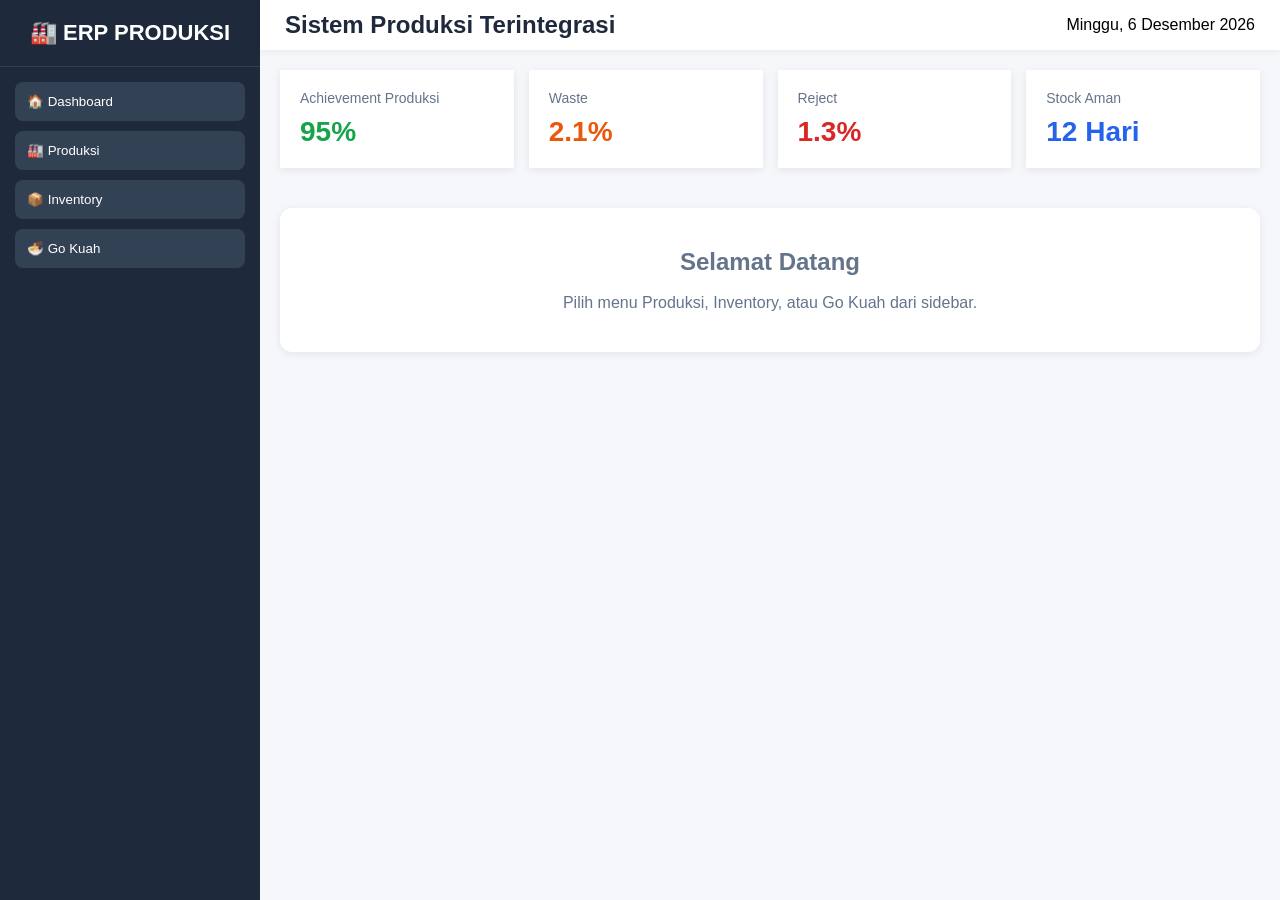
==== index.html @ 2beb69a6 "update data" ====
<!DOCTYPE html>
<html lang="id">
<head>
<meta charset="UTF-8">
<meta name="viewport" content="width=device-width, initial-scale=1.0">

<title>Dashboard Sistem Produksi</title>

<style>

*{
    margin:0;
    padding:0;
    box-sizing:border-box;
}

body{
    font-family:'Segoe UI',sans-serif;
    background:#f5f7fb;
    height:100vh;
    display:flex;
}

/* SIDEBAR */

.sidebar{
    width:260px;
    background:#1e293b;
    color:white;
    display:flex;
    flex-direction:column;
}

.logo{
    padding:20px;
    font-size:22px;
    font-weight:bold;
    text-align:center;
    border-bottom:1px solid rgba(255,255,255,.1);
}

.menu{
    padding:15px;
}

.menu button{
    width:100%;
    padding:12px;
    margin-bottom:10px;
    border:none;
    border-radius:8px;
    background:#334155;
    color:white;
    text-align:left;
    cursor:pointer;
    transition:0.3s;
}

.menu button:hover{
    background:#2563eb;
}

/* MAIN */

.main{
    flex:1;
    display:flex;
    flex-direction:column;
}

/* HEADER */

.header{
    height:50px;
    background:white;
    display:flex;
    justify-content:space-between;
    align-items:center;
    padding:0 25px;
    box-shadow:0 2px 8px rgba(0,0,0,.05);
}

.header h2{
    color:#1e293b;
}

/* KPI */

.kpi{
    display:grid;
    grid-template-columns:repeat(4,1fr);
    gap:15px;
    padding:20px;
}

.card{
    background:white;
    padding:20px;
    border-radius:px;
    box-shadow:0 2px 8px rgba(0,0,0,.08);
}

.card-title{
    color:#64748b;
    font-size:14px;
}

.card-value{
    margin-top:10px;
    font-size:28px;
    font-weight:bold;
}

.green{
    color:#16a34a;
}

.red{
    color:#dc2626;
}

.orange{
    color:#ea580c;
}

.blue{
    color:#2563eb;
}

/* CONTENT */

.content{
    flex:1;
    padding:20px;
}

iframe{
    width:100%;
    height:100%;
    border:none;
    border-radius:12px;
    background:white;
    box-shadow:0 2px 8px rgba(0,0,0,.08);
}

.welcome{
    background:white;
    border-radius:12px;
    padding:40px;
    text-align:center;
    color:#64748b;
    box-shadow:0 2px 8px rgba(0,0,0,.08);
}

@media(max-width:1000px){

.kpi{
    grid-template-columns:repeat(2,1fr);
}

}

</style>
</head>

<body>

<div class="sidebar">

<div class="logo">
🏭 ERP PRODUKSI
</div>

<div class="menu">

<button onclick="showHome()">
🏠 Dashboard
</button>

<button onclick="loadPage('produksi/produksi.html')">
🏭 Produksi
</button>

<button onclick="loadPage('inventory/inventory.html')">
📦 Inventory
</button>

<button onclick="loadPage('gokuah/gokuah.html')">
🍜 Go Kuah
</button>

</div>

</div>

<div class="main">

<div class="header">
<h2>Sistem Produksi Terintegrasi</h2>
<div id="tanggal"></div>
</div>

<div class="kpi">

<div class="card">
<div class="card-title">Achievement Produksi</div>
<div class="card-value green">95%</div>
</div>

<div class="card">
<div class="card-title">Waste</div>
<div class="card-value orange">2.1%</div>
</div>

<div class="card">
<div class="card-title">Reject</div>
<div class="card-value red">1.3%</div>
</div>

<div class="card">
<div class="card-title">Stock Aman</div>
<div class="card-value blue">12 Hari</div>
</div>

</div>

<div class="content">

<div id="homePage" class="welcome">

<h2>Selamat Datang</h2>

<br>

<p>
Pilih menu Produksi, Inventory, atau Go Kuah dari sidebar.
</p>

</div>

<iframe
id="mainFrame"
style="display:none;">
</iframe>

</div>

</div>

<script>

document.getElementById("tanggal").innerHTML =
new Date().toLocaleDateString("id-ID",{
    weekday:'long',
    day:'numeric',
    month:'long',
    year:'numeric'
});

function loadPage(page){

    document.getElementById("homePage").style.display="none";

    document.getElementById("mainFrame").style.display="block";

    document.getElementById("mainFrame").src=page;
}

function showHome(){

    document.getElementById("mainFrame").style.display="none";

    document.getElementById("homePage").style.display="block";
}

</script>

</body>
</html>
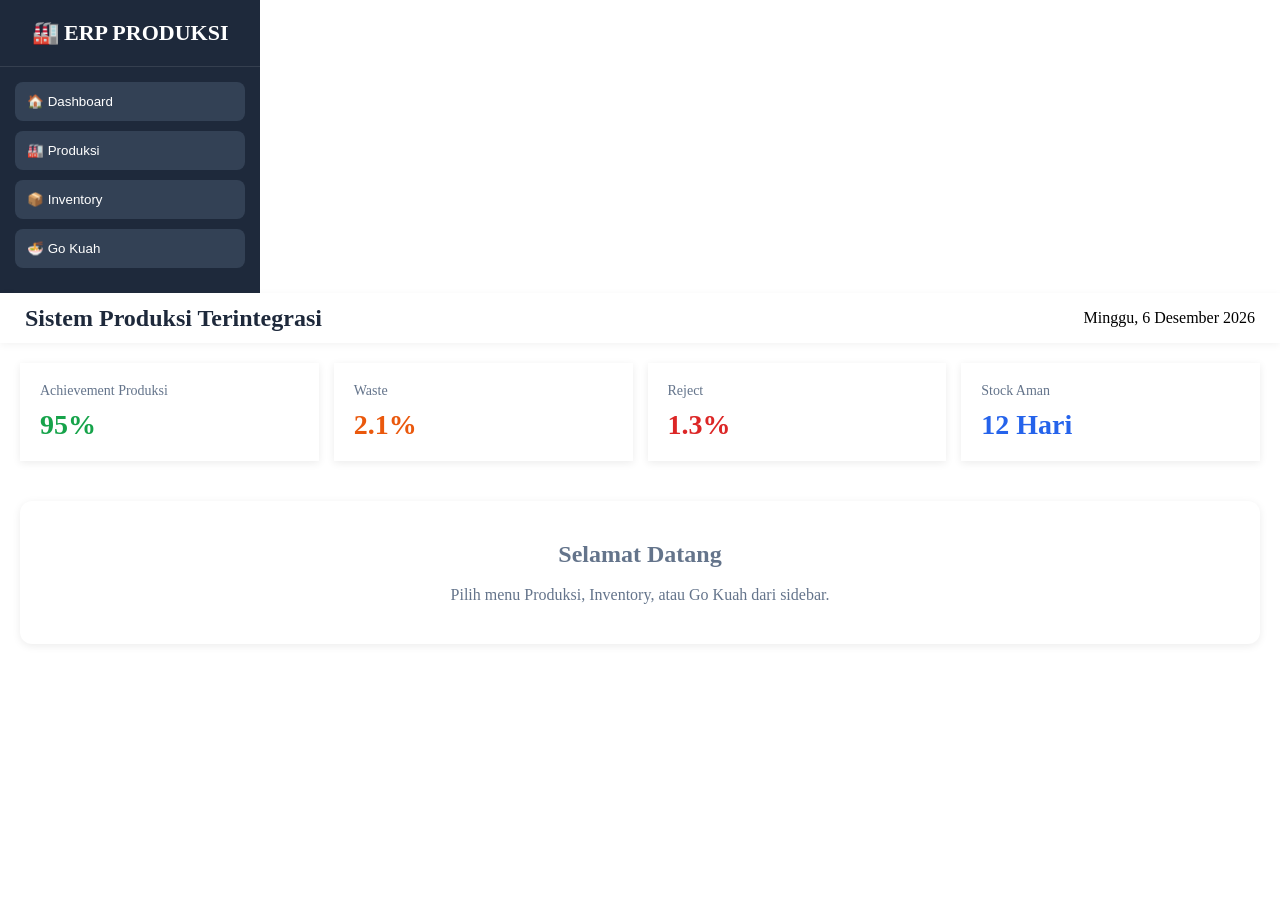
==== commit 92ac7d19: "Connect supabase" ====
--- a/index.html
+++ b/index.html
@@ -13,6 +13,15 @@
     padding:0;
     box-sizing:border-box;
 }
+
+<script src="https://cdn.jsdelivr.net/npm/@supabase/supabase-js@2"></script>
+<script src="assets/js/config/supabase.js"></script>
+<script>
+console.log("Supabase:", supabase);
+</script>
+git add .
+git commit -m "Connect Supabase"
+git push
 
 body{
     font-family:'Segoe UI',sans-serif;
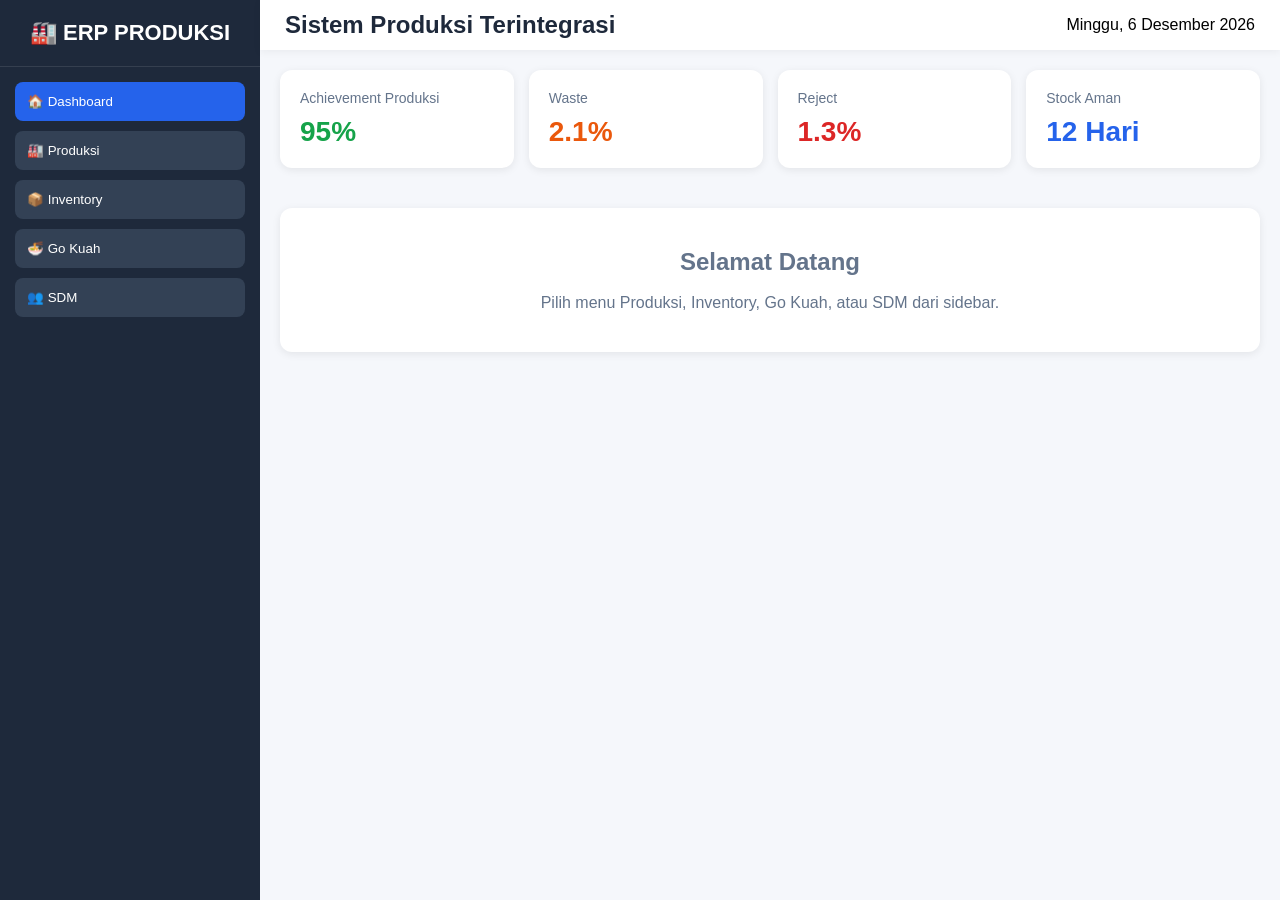
==== commit d3353c16: "perubahan ke 6" ====
--- a/index.html
+++ b/index.html
@@ -13,15 +13,6 @@
     padding:0;
     box-sizing:border-box;
 }
-
-<script src="https://cdn.jsdelivr.net/npm/@supabase/supabase-js@2"></script>
-<script src="assets/js/config/supabase.js"></script>
-<script>
-console.log("Supabase:", supabase);
-</script>
-git add .
-git commit -m "Connect Supabase"
-git push
 
 body{
     font-family:'Segoe UI',sans-serif;
@@ -69,6 +60,10 @@
     background:#2563eb;
 }
 
+.menu button.active{
+    background:#2563eb;
+}
+
 /* MAIN */
 
 .main{
@@ -105,7 +100,7 @@
 .card{
     background:white;
     padding:20px;
-    border-radius:px;
+    border-radius:12px;
     box-shadow:0 2px 8px rgba(0,0,0,.08);
 }
 
@@ -182,20 +177,24 @@
 
 <div class="menu">
 
-<button onclick="showHome()">
+<button onclick="showHome(this)" class="active">
 🏠 Dashboard
 </button>
 
-<button onclick="loadPage('produksi/produksi.html')">
+<button onclick="loadPage('produksi/produksi.html', this)">
 🏭 Produksi
 </button>
 
-<button onclick="loadPage('inventory/inventory.html')">
+<button onclick="loadPage('inventory/inventory.html', this)">
 📦 Inventory
 </button>
 
-<button onclick="loadPage('gokuah/gokuah.html')">
+<button onclick="loadPage('gokuah/gokuah.html', this)">
 🍜 Go Kuah
+</button>
+
+<button onclick="loadPage('sdm/sdm.html', this)">
+👥 SDM
 </button>
 
 </div>
@@ -242,7 +241,7 @@
 <br>
 
 <p>
-Pilih menu Produksi, Inventory, atau Go Kuah dari sidebar.
+Pilih menu Produksi, Inventory, Go Kuah, atau SDM dari sidebar.
 </p>
 
 </div>
@@ -266,23 +265,36 @@
     year:'numeric'
 });
 
-function loadPage(page){
+function setActive(btn){
+    document.querySelectorAll(".menu button").forEach(function(b){
+        b.classList.remove("active");
+    });
+    if(btn){
+        btn.classList.add("active");
+    }
+}
+
+function loadPage(page, btn){
 
     document.getElementById("homePage").style.display="none";
 
     document.getElementById("mainFrame").style.display="block";
 
     document.getElementById("mainFrame").src=page;
-}
-
-function showHome(){
+
+    setActive(btn);
+}
+
+function showHome(btn){
 
     document.getElementById("mainFrame").style.display="none";
 
     document.getElementById("homePage").style.display="block";
+
+    setActive(btn);
 }
 
 </script>
 
 </body>
-</html>+</html>
